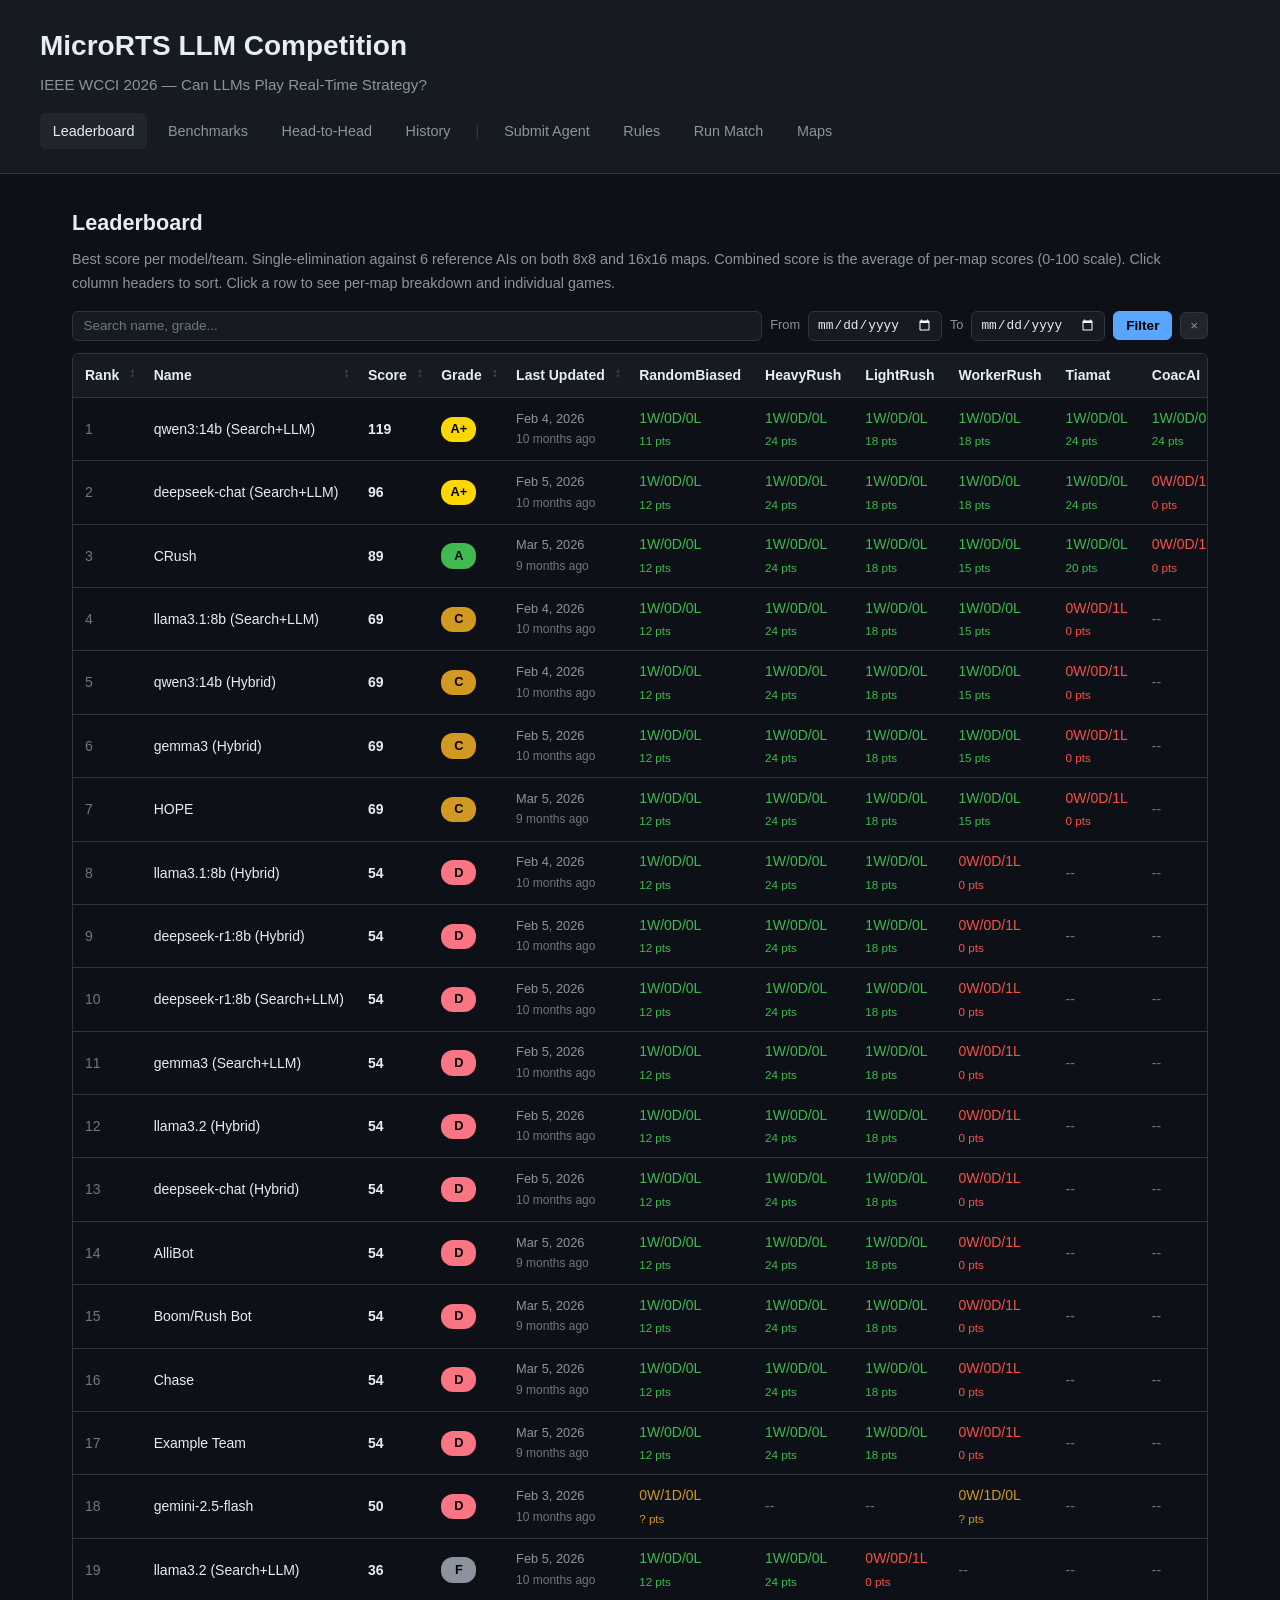
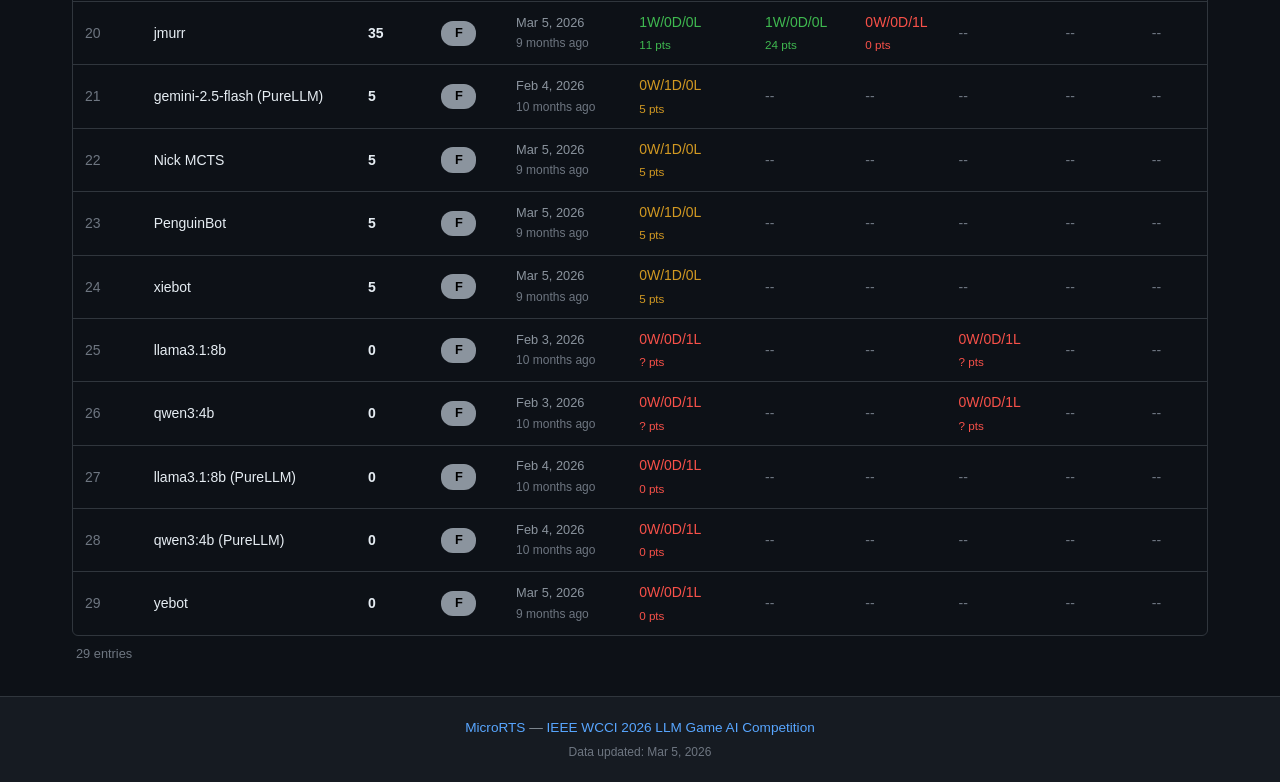
==== docs/index.html @ f445773b "Add multi-map tournament support (8x8 + 16x16) Tournament now runs single-elimination on both 8x8 an" ====
<!DOCTYPE html>
<html lang="en">
<head>
    <meta charset="UTF-8">
    <meta name="viewport" content="width=device-width, initial-scale=1.0">
    <title>MicroRTS LLM Competition</title>
    <link rel="stylesheet" href="style.css">
</head>
<body>
    <header>
        <div class="header-content">
            <h1>MicroRTS LLM Competition</h1>
            <p class="subtitle">IEEE WCCI 2026 &mdash; Can LLMs Play Real-Time Strategy?</p>
            <nav>
                <a href="#leaderboard" class="tab active" data-tab="leaderboard">Leaderboard</a>
                <a href="#benchmarks" class="tab" data-tab="benchmarks">Benchmarks</a>
                <a href="#h2h" class="tab" data-tab="h2h">Head-to-Head</a>
                <a href="#history" class="tab" data-tab="history">History</a>
                <span class="nav-sep">|</span>
                <a href="submit.html">Submit Agent</a>
                <a href="rules.html">Rules</a>
                <a href="match.html">Run Match</a>
                <a href="maps.html">Maps</a>
            </nav>
        </div>
    </header>

    <main>
        <!-- Leaderboard Tab -->
        <section id="leaderboard" class="tab-content active">
            <h2>Leaderboard</h2>
            <p class="section-desc">
                Best score per model/team. Single-elimination against 6 reference AIs on both 8x8 and 16x16 maps.
                Combined score is the average of per-map scores (0-100 scale).
                Click column headers to sort. Click a row to see per-map breakdown and individual games.
            </p>
            <div class="toolbar">
                <input type="text" id="leaderboard-search" class="search-input" placeholder="Search name, grade...">
                <label class="date-label">From</label>
                <input type="date" id="leaderboard-date-from" class="date-input">
                <label class="date-label">To</label>
                <input type="date" id="leaderboard-date-to" class="date-input">
                <button id="leaderboard-filter-btn" class="btn-filter">Filter</button>
                <button id="leaderboard-date-clear" class="btn-clear" title="Clear filters">&times;</button>
            </div>
            <div class="table-container">
                <table id="leaderboard-table" class="sortable">
                    <thead>
                        <tr>
                            <th data-sort="rank" data-type="number">Rank</th>
                            <th data-sort="name" data-type="string">Name</th>
                            <th data-sort="score" data-type="number">Score</th>
                            <th data-sort="grade" data-type="grade">Grade</th>
                            <th data-sort="date" data-type="date">Last Updated</th>
                            <th>RandomBiased</th>
                            <th>HeavyRush</th>
                            <th>LightRush</th>
                            <th>WorkerRush</th>
                            <th>Tiamat</th>
                            <th>CoacAI</th>
                        </tr>
                    </thead>
                    <tbody></tbody>
                </table>
            </div>
            <p class="result-count" id="leaderboard-count"></p>
        </section>

        <!-- Benchmarks Tab -->
        <section id="benchmarks" class="tab-content">
            <h2>Benchmark Scores</h2>
            <p class="section-desc">
                All recorded benchmark runs, showing score progression over time.
                Click column headers to sort. Click a row to see individual games.
            </p>
            <div class="toolbar">
                <input type="text" id="benchmarks-search" class="search-input" placeholder="Search name, source, grade...">
                <label class="date-label">From</label>
                <input type="date" id="benchmarks-date-from" class="date-input">
                <label class="date-label">To</label>
                <input type="date" id="benchmarks-date-to" class="date-input">
                <button id="benchmarks-filter-btn" class="btn-filter">Filter</button>
                <button id="benchmarks-date-clear" class="btn-clear" title="Clear filters">&times;</button>
            </div>
            <div class="table-container">
                <table id="benchmarks-table" class="sortable">
                    <thead>
                        <tr>
                            <th data-sort="name" data-type="string">Name</th>
                            <th data-sort="score" data-type="number">Score</th>
                            <th data-sort="grade" data-type="grade">Grade</th>
                            <th data-sort="source" data-type="string">Source</th>
                            <th data-sort="date" data-type="date">Date</th>
                        </tr>
                    </thead>
                    <tbody></tbody>
                </table>
            </div>
            <p class="result-count" id="benchmarks-count"></p>
        </section>

        <!-- Head-to-Head Tab -->
        <section id="h2h" class="tab-content">
            <h2>Head-to-Head Matrix</h2>
            <p class="section-desc">
                Direct matchup results between agents (supplementary, does not affect benchmark scores).
            </p>
            <div class="table-container">
                <table id="h2h-table">
                    <thead></thead>
                    <tbody></tbody>
                </table>
            </div>
            <p id="h2h-empty" class="empty-msg" style="display:none;">
                No head-to-head data available yet.
            </p>
        </section>

        <!-- History Tab -->
        <section id="history" class="tab-content">
            <h2>Tournament History</h2>
            <p class="section-desc">
                Chronological record of all benchmark and tournament runs.
                Click column headers to sort. Click a row to see individual games.
            </p>
            <div class="toolbar">
                <input type="text" id="history-search" class="search-input" placeholder="Search name, source, map...">
                <label class="date-label">From</label>
                <input type="date" id="history-date-from" class="date-input">
                <label class="date-label">To</label>
                <input type="date" id="history-date-to" class="date-input">
                <button id="history-filter-btn" class="btn-filter">Filter</button>
                <button id="history-date-clear" class="btn-clear" title="Clear filters">&times;</button>
            </div>
            <div class="table-container">
                <table id="history-table" class="sortable">
                    <thead>
                        <tr>
                            <th data-sort="date" data-type="date">Date</th>
                            <th data-sort="name" data-type="string">Name</th>
                            <th data-sort="score" data-type="number">Score</th>
                            <th data-sort="grade" data-type="grade">Grade</th>
                            <th data-sort="source" data-type="string">Source</th>
                            <th data-sort="map" data-type="string">Map</th>
                        </tr>
                    </thead>
                    <tbody></tbody>
                </table>
            </div>
            <p class="result-count" id="history-count"></p>
        </section>
    </main>

    <footer>
        <div class="footer-content">
            <p>
                <a href="https://github.com/drchangliu/MicroRTS/">MicroRTS</a> &mdash;
                <a href="https://github.com/drchangliu/MicroRTS/blob/master/COMPETITION.md">IEEE WCCI 2026 LLM Game AI Competition</a>
            </p>
            <p class="generated-at" id="generated-at"></p>
        </div>
    </footer>

    <script src="app.js"></script>
</body>
</html>
---- docs/style.css ----
/* MicroRTS LLM Competition - Dark Theme */

:root {
    --bg-primary: #0d1117;
    --bg-secondary: #161b22;
    --bg-tertiary: #21262d;
    --border: #30363d;
    --text-primary: #e6edf3;
    --text-secondary: #8b949e;
    --text-muted: #6e7681;
    --accent: #58a6ff;
    --accent-hover: #79c0ff;

    /* Grade colors */
    --grade-aplus: #ffd700;
    --grade-a: #3fb950;
    --grade-b: #58a6ff;
    --grade-c: #d29922;
    --grade-d: #f97583;
    --grade-f: #8b949e;

    /* Result colors */
    --win: #3fb950;
    --loss: #f85149;
    --draw: #d29922;
}

* {
    margin: 0;
    padding: 0;
    box-sizing: border-box;
}

body {
    font-family: -apple-system, BlinkMacSystemFont, "Segoe UI", Helvetica, Arial, sans-serif;
    background: var(--bg-primary);
    color: var(--text-primary);
    line-height: 1.6;
    min-height: 100vh;
    display: flex;
    flex-direction: column;
}

/* Header */
header {
    background: var(--bg-secondary);
    border-bottom: 1px solid var(--border);
    padding: 1.5rem 2rem;
}

.header-content {
    max-width: 1200px;
    margin: 0 auto;
}

header h1 {
    font-size: 1.75rem;
    font-weight: 600;
    margin-bottom: 0.25rem;
}

.subtitle {
    color: var(--text-secondary);
    font-size: 0.95rem;
    margin-bottom: 1rem;
}

nav {
    display: flex;
    gap: 0.5rem;
    align-items: center;
    flex-wrap: wrap;
}

nav a {
    color: var(--text-secondary);
    text-decoration: none;
    padding: 0.4rem 0.8rem;
    border-radius: 6px;
    font-size: 0.9rem;
    transition: background 0.15s, color 0.15s;
}

nav a:hover {
    color: var(--text-primary);
    background: var(--bg-tertiary);
}

nav a.tab.active {
    color: var(--text-primary);
    background: var(--bg-tertiary);
    font-weight: 500;
}

.nav-sep {
    color: var(--border);
    margin: 0 0.25rem;
}

/* Main */
main {
    max-width: 1200px;
    margin: 0 auto;
    padding: 2rem;
    width: 100%;
    flex: 1;
}

.tab-content {
    display: none;
}

.tab-content.active {
    display: block;
}

h2 {
    font-size: 1.35rem;
    font-weight: 600;
    margin-bottom: 0.5rem;
}

.section-desc {
    color: var(--text-secondary);
    font-size: 0.9rem;
    margin-bottom: 1rem;
}

/* Toolbar: search + date filter on one line */
.toolbar {
    display: flex;
    gap: 0.5rem;
    align-items: center;
    margin-bottom: 0.75rem;
    flex-wrap: nowrap;
}

.search-input {
    flex: 1 1 200px;
    min-width: 120px;
    padding: 0.4rem 0.65rem;
    background: var(--bg-secondary);
    border: 1px solid var(--border);
    border-radius: 6px;
    color: var(--text-primary);
    font-size: 0.85rem;
    outline: none;
    transition: border-color 0.15s;
}

.search-input:focus {
    border-color: var(--accent);
}

.search-input::placeholder {
    color: var(--text-muted);
}

.date-label {
    color: var(--text-secondary);
    font-size: 0.8rem;
    flex-shrink: 0;
}

.date-input {
    padding: 0.35rem 0.5rem;
    background: var(--bg-secondary);
    border: 1px solid var(--border);
    border-radius: 6px;
    color: var(--text-primary);
    font-size: 0.8rem;
    outline: none;
    color-scheme: dark;
    flex-shrink: 0;
}

.date-input:focus {
    border-color: var(--accent);
}

.btn-filter {
    background: var(--accent);
    border: 1px solid var(--accent);
    border-radius: 6px;
    color: #000;
    cursor: pointer;
    padding: 0.35rem 0.75rem;
    font-size: 0.85rem;
    font-weight: 600;
    line-height: 1.2;
    flex-shrink: 0;
    transition: background 0.15s;
}

.btn-filter:hover {
    background: var(--accent-hover);
    border-color: var(--accent-hover);
}

.btn-clear {
    background: var(--bg-tertiary);
    border: 1px solid var(--border);
    border-radius: 6px;
    color: var(--text-secondary);
    cursor: pointer;
    padding: 0.35rem 0.55rem;
    font-size: 0.85rem;
    line-height: 1;
    flex-shrink: 0;
    transition: background 0.15s, color 0.15s;
}

.btn-clear:hover {
    background: var(--border);
    color: var(--text-primary);
}

/* Result count */
.result-count {
    color: var(--text-muted);
    font-size: 0.8rem;
    margin-top: 0.5rem;
    padding-left: 0.25rem;
}

/* Tables */
.table-container {
    overflow-x: auto;
    border: 1px solid var(--border);
    border-radius: 6px;
}

table {
    width: 100%;
    border-collapse: collapse;
    font-size: 0.875rem;
}

thead {
    background: var(--bg-secondary);
}

th {
    padding: 0.65rem 0.75rem;
    text-align: left;
    font-weight: 600;
    color: var(--text-primary);
    border-bottom: 1px solid var(--border);
    white-space: nowrap;
}

/* Sortable column headers */
th[data-sort] {
    cursor: pointer;
    user-select: none;
    position: relative;
    padding-right: 1.4rem;
    transition: color 0.15s;
}

th[data-sort]:hover {
    color: var(--accent);
}

th[data-sort]::after {
    content: '\2195';
    position: absolute;
    right: 0.4rem;
    opacity: 0.3;
    font-size: 0.75rem;
}

th[data-sort].sort-asc::after {
    content: '\2191';
    opacity: 0.9;
    color: var(--accent);
}

th[data-sort].sort-desc::after {
    content: '\2193';
    opacity: 0.9;
    color: var(--accent);
}

td {
    padding: 0.55rem 0.75rem;
    border-bottom: 1px solid var(--border);
    white-space: nowrap;
}

tbody tr:last-child td {
    border-bottom: none;
}

tbody tr:hover {
    background: var(--bg-secondary);
}

/* Grade badges */
.grade {
    display: inline-block;
    padding: 0.15rem 0.5rem;
    border-radius: 12px;
    font-weight: 600;
    font-size: 0.8rem;
    min-width: 2.2rem;
    text-align: center;
}

.grade-aplus { background: var(--grade-aplus); color: #000; }
.grade-a     { background: var(--grade-a); color: #000; }
.grade-b     { background: var(--grade-b); color: #000; }
.grade-c     { background: var(--grade-c); color: #000; }
.grade-d     { background: var(--grade-d); color: #000; }
.grade-f     { background: var(--grade-f); color: #000; }

/* Opponent result cells */
.result-win  { color: var(--win); font-weight: 500; }
.result-loss { color: var(--loss); font-weight: 500; }
.result-draw { color: var(--draw); font-weight: 500; }
.result-skip { color: var(--text-muted); }

/* Score column */
.score-cell {
    font-weight: 600;
    font-variant-numeric: tabular-nums;
}

/* Rank column */
.rank-cell {
    color: var(--text-muted);
    font-weight: 500;
}

/* Date column */
.date-cell {
    color: var(--text-secondary);
    font-size: 0.8rem;
}

.date-cell .time-ago {
    color: var(--text-muted);
    font-size: 0.75rem;
}

/* H2H matrix */
#h2h-table th,
#h2h-table td {
    text-align: center;
    min-width: 4rem;
}

#h2h-table th:first-child,
#h2h-table td:first-child {
    text-align: left;
    font-weight: 500;
}

.h2h-self {
    background: var(--bg-tertiary);
    color: var(--text-muted);
}

/* Clickable table rows (leaderboard, benchmarks, history tables only) */
#leaderboard-table tbody tr,
#benchmarks-table tbody tr,
#history-table tbody tr {
    cursor: pointer;
    transition: background 0.15s;
}

tr.detail-row {
    cursor: default;
}

tr.detail-row td {
    padding: 0;
    border-bottom: 1px solid var(--border);
}

tr.detail-row:hover {
    background: inherit;
}

tr.active-row {
    background: var(--bg-secondary);
}

/* Detail panel (expanded below a clicked row) */
.detail-panel {
    background: var(--bg-tertiary);
    border: 1px solid var(--border);
    border-radius: 6px;
    padding: 1rem 1.25rem;
    margin: 0.5rem 0.75rem;
}

.detail-panel h4 {
    margin: 0 0 0.75rem 0;
    font-size: 0.9rem;
    color: var(--text-secondary);
}

.game-cards {
    display: flex;
    flex-wrap: wrap;
    gap: 0.75rem;
}

.game-card {
    background: var(--bg-secondary);
    border: 1px solid var(--border);
    border-radius: 6px;
    padding: 0.75rem 1rem;
    min-width: 160px;
    flex: 0 1 auto;
}

.game-card .opponent-name {
    font-weight: 600;
    font-size: 0.85rem;
    margin-bottom: 0.35rem;
}

.game-card .result-badge {
    display: inline-block;
    padding: 0.1rem 0.4rem;
    border-radius: 4px;
    font-size: 0.75rem;
    font-weight: 600;
    margin-bottom: 0.35rem;
}

.game-card .result-badge.badge-win { background: var(--win); color: #000; }
.game-card .result-badge.badge-loss { background: var(--loss); color: #000; }
.game-card .result-badge.badge-draw { background: var(--draw); color: #000; }
.game-card .result-badge.badge-skip { background: var(--bg-tertiary); color: var(--text-muted); }

.game-card .game-pts {
    font-size: 0.8rem;
    color: var(--text-secondary);
    margin-bottom: 0.5rem;
}

.replay-btn {
    display: inline-block;
    padding: 0.25rem 0.6rem;
    background: var(--accent);
    color: #000;
    border-radius: 4px;
    font-size: 0.75rem;
    font-weight: 600;
    text-decoration: none;
    transition: background 0.15s;
}

.replay-btn:hover {
    background: var(--accent-hover);
    text-decoration: none;
}

/* Per-map score chips in detail panel */
.map-scores-section {
    margin-bottom: 0.75rem;
}

.map-scores-section h5 {
    font-size: 0.8rem;
    color: var(--text-muted);
    margin-bottom: 0.4rem;
    font-weight: 500;
}

.map-score-chips {
    display: flex;
    flex-wrap: wrap;
    gap: 0.5rem;
}

.map-score-chip {
    display: inline-block;
    padding: 0.25rem 0.6rem;
    background: var(--bg-secondary);
    border: 1px solid var(--border);
    border-radius: 6px;
    font-size: 0.8rem;
    color: var(--text-secondary);
}

.map-score-chip strong {
    color: var(--text-primary);
}

.map-score-chip .grade {
    font-size: 0.7rem;
    padding: 0.1rem 0.3rem;
    vertical-align: middle;
}

/* Source badge */
.source-badge {
    display: inline-block;
    padding: 0.1rem 0.4rem;
    border-radius: 4px;
    font-size: 0.75rem;
    background: var(--bg-tertiary);
    color: var(--text-secondary);
    border: 1px solid var(--border);
}

/* Empty message */
.empty-msg {
    color: var(--text-muted);
    text-align: center;
    padding: 2rem;
    font-style: italic;
}

/* Footer */
footer {
    background: var(--bg-secondary);
    border-top: 1px solid var(--border);
    padding: 1.25rem 2rem;
    text-align: center;
}

.footer-content {
    max-width: 1200px;
    margin: 0 auto;
}

footer p {
    color: var(--text-secondary);
    font-size: 0.85rem;
}

footer a {
    color: var(--accent);
    text-decoration: none;
}

footer a:hover {
    color: var(--accent-hover);
    text-decoration: underline;
}

.generated-at {
    color: var(--text-muted);
    font-size: 0.75rem;
    margin-top: 0.25rem;
}

/* Content pages (submit, rules) */
.page-content {
    max-width: 800px;
    margin: 0 auto;
    padding: 2rem;
}

.page-content h1 {
    font-size: 1.5rem;
    margin-bottom: 1rem;
    padding-bottom: 0.5rem;
    border-bottom: 1px solid var(--border);
}

.page-content h2 {
    font-size: 1.2rem;
    margin-top: 1.5rem;
    margin-bottom: 0.75rem;
}

.page-content h3 {
    font-size: 1rem;
    margin-top: 1.25rem;
    margin-bottom: 0.5rem;
}

.page-content p,
.page-content li {
    color: var(--text-secondary);
    margin-bottom: 0.5rem;
}

.page-content ul,
.page-content ol {
    padding-left: 1.5rem;
    margin-bottom: 1rem;
}

.page-content code {
    background: var(--bg-tertiary);
    padding: 0.15rem 0.35rem;
    border-radius: 4px;
    font-size: 0.85em;
    color: var(--accent);
}

.page-content pre {
    background: var(--bg-tertiary);
    border: 1px solid var(--border);
    border-radius: 6px;
    padding: 1rem;
    overflow-x: auto;
    margin-bottom: 1rem;
}

.page-content pre code {
    background: none;
    padding: 0;
    color: var(--text-primary);
}

.page-content table {
    margin-bottom: 1rem;
    border: 1px solid var(--border);
    border-radius: 6px;
    overflow: hidden;
}

.back-link {
    display: inline-block;
    margin-bottom: 1rem;
    color: var(--accent);
    text-decoration: none;
    font-size: 0.9rem;
}

.back-link:hover {
    text-decoration: underline;
}

/* Responsive */
@media (max-width: 768px) {
    header {
        padding: 1rem;
    }

    header h1 {
        font-size: 1.35rem;
    }

    main {
        padding: 1rem;
    }

    nav {
        gap: 0.25rem;
    }

    nav a {
        padding: 0.3rem 0.5rem;
        font-size: 0.8rem;
    }

    .page-content {
        padding: 1rem;
    }

    .toolbar {
        flex-wrap: wrap;
    }

    .search-input {
        flex-basis: 100%;
        min-width: 0;
    }
}
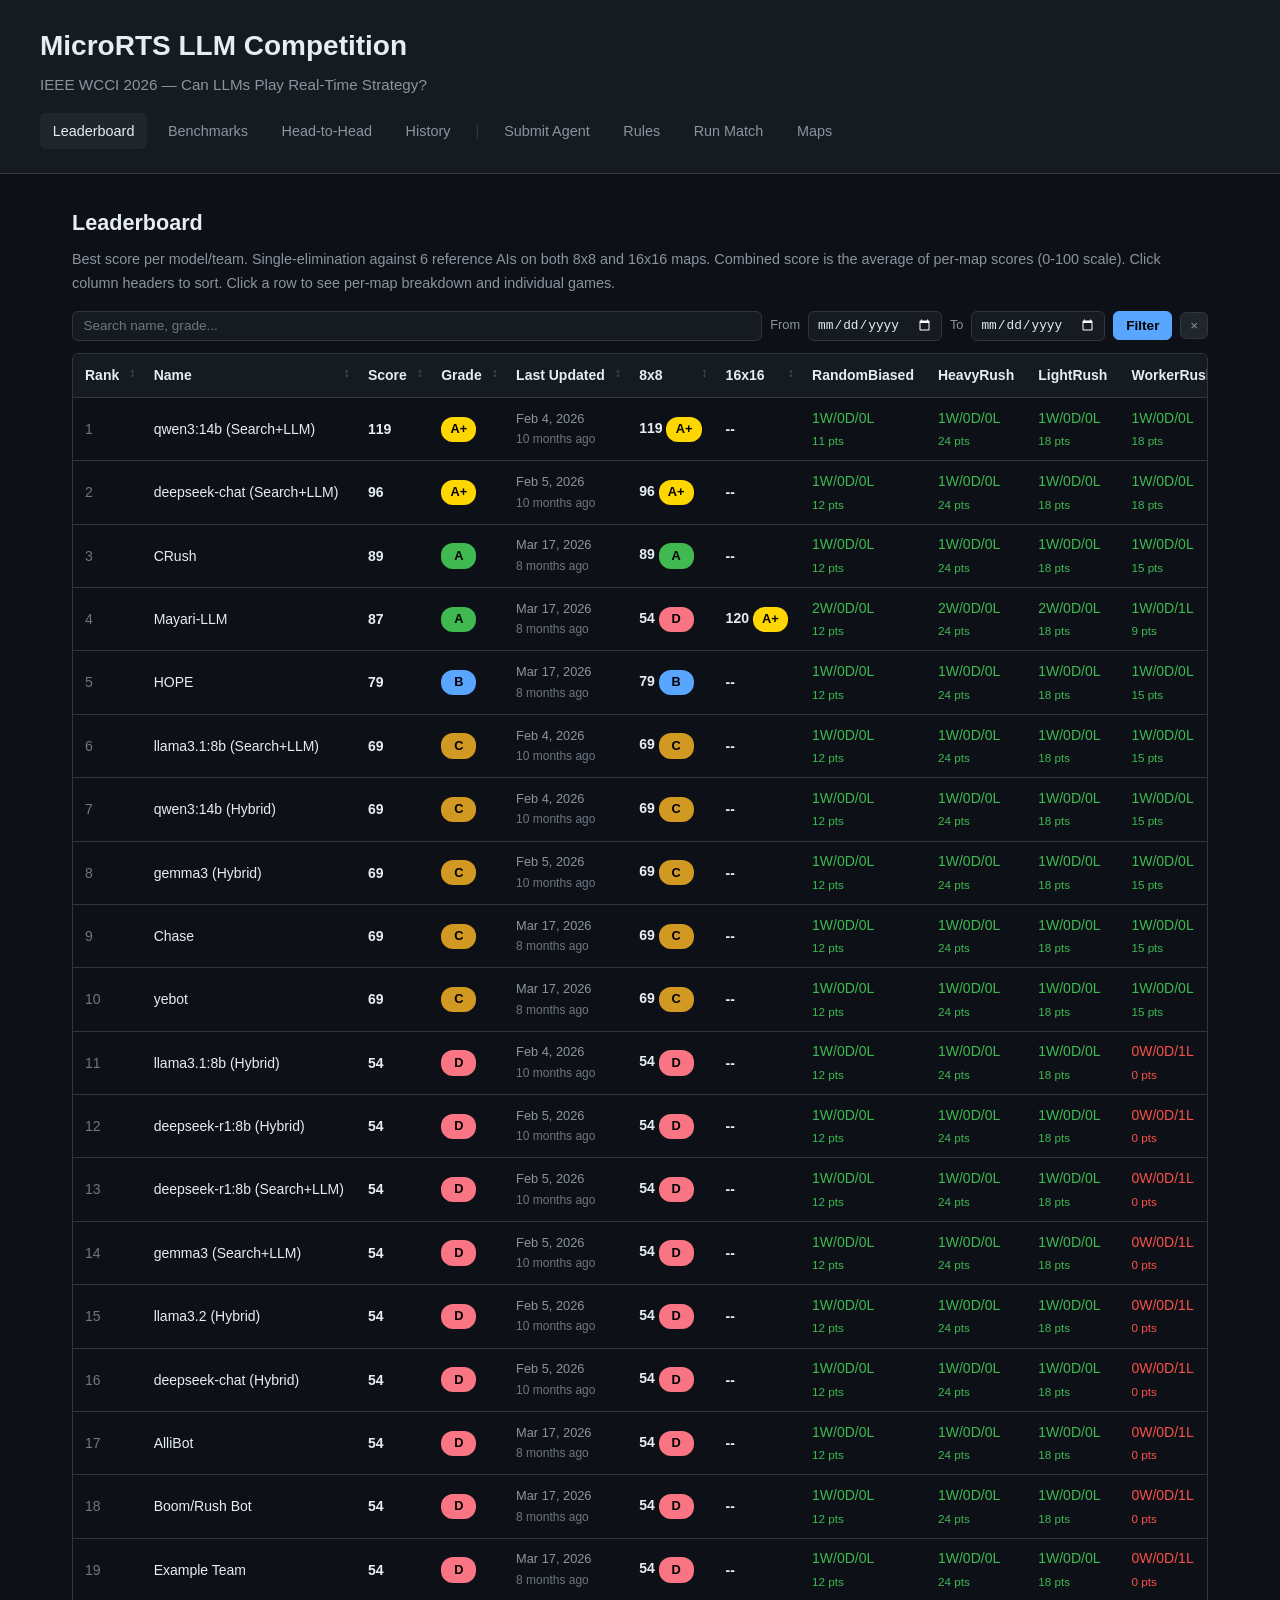
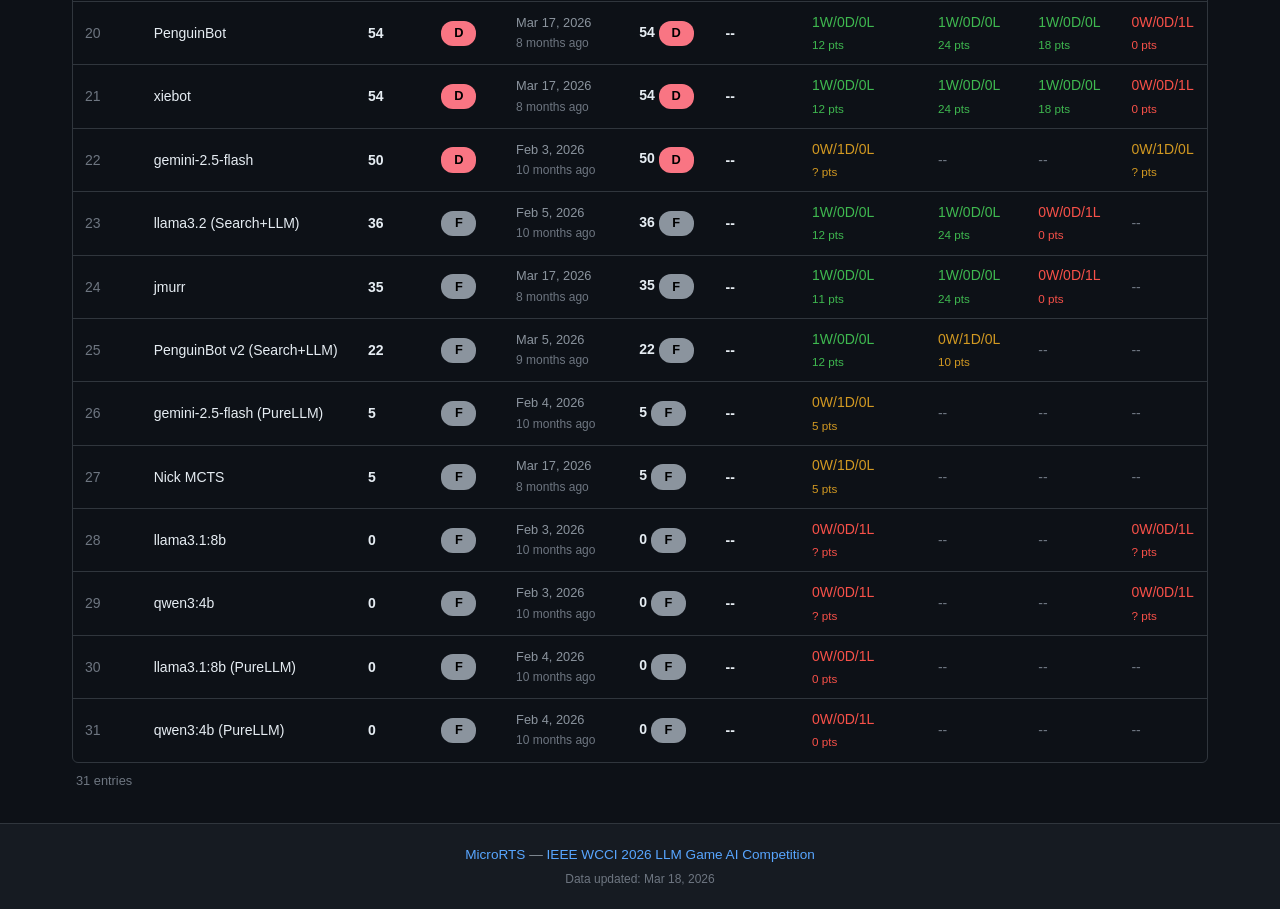
==== commit 7ca1e1c4: "Add per-map score columns to leaderboard, history, and match history - Leaderboard & history tables:" ====
--- a/docs/index.html
+++ b/docs/index.html
@@ -52,6 +52,8 @@
                             <th data-sort="score" data-type="number">Score</th>
                             <th data-sort="grade" data-type="grade">Grade</th>
                             <th data-sort="date" data-type="date">Last Updated</th>
+                            <th data-sort="score_8x8" data-type="number">8x8</th>
+                            <th data-sort="score_16x16" data-type="number">16x16</th>
                             <th>RandomBiased</th>
                             <th>HeavyRush</th>
                             <th>LightRush</th>
@@ -124,7 +126,7 @@
                 Click column headers to sort. Click a row to see individual games.
             </p>
             <div class="toolbar">
-                <input type="text" id="history-search" class="search-input" placeholder="Search name, source, map...">
+                <input type="text" id="history-search" class="search-input" placeholder="Search name, source...">
                 <label class="date-label">From</label>
                 <input type="date" id="history-date-from" class="date-input">
                 <label class="date-label">To</label>
@@ -141,7 +143,8 @@
                             <th data-sort="score" data-type="number">Score</th>
                             <th data-sort="grade" data-type="grade">Grade</th>
                             <th data-sort="source" data-type="string">Source</th>
-                            <th data-sort="map" data-type="string">Map</th>
+                            <th data-sort="score_8x8" data-type="number">8x8</th>
+                            <th data-sort="score_16x16" data-type="number">16x16</th>
                         </tr>
                     </thead>
                     <tbody></tbody>
